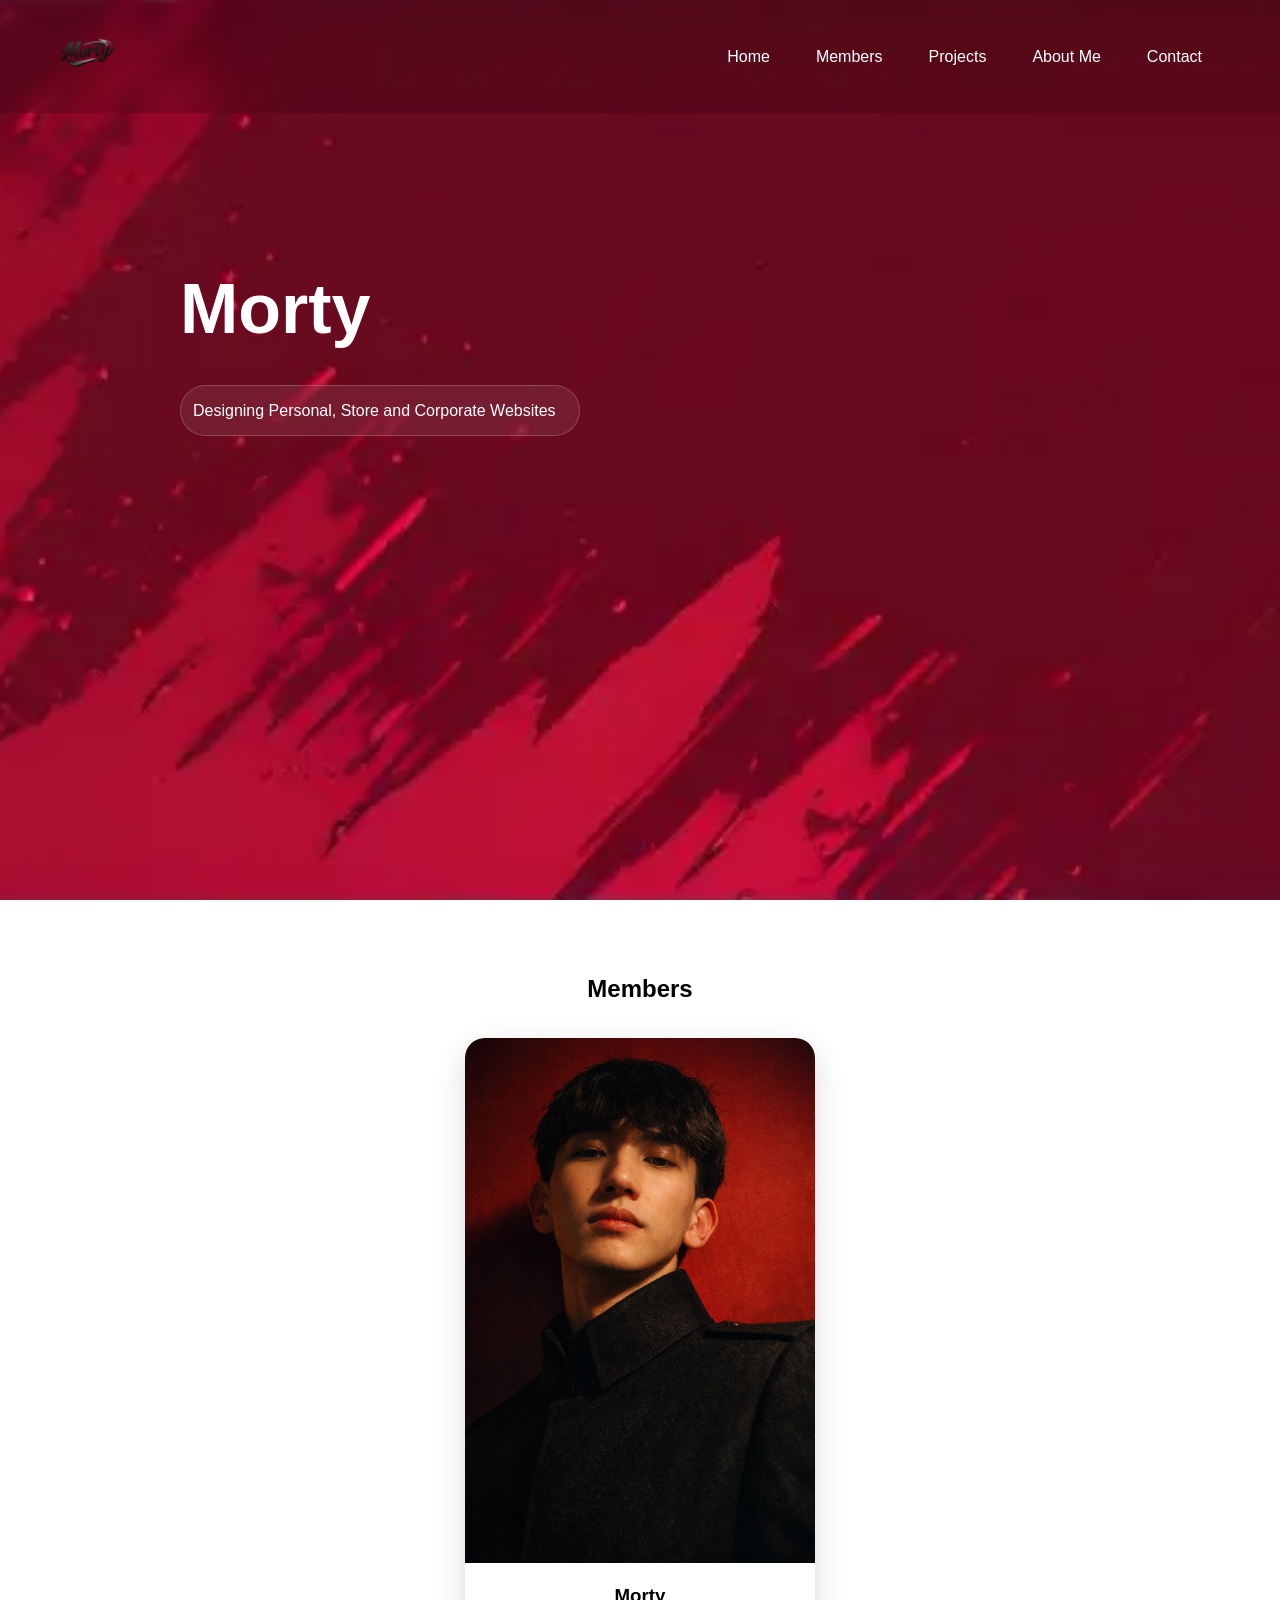
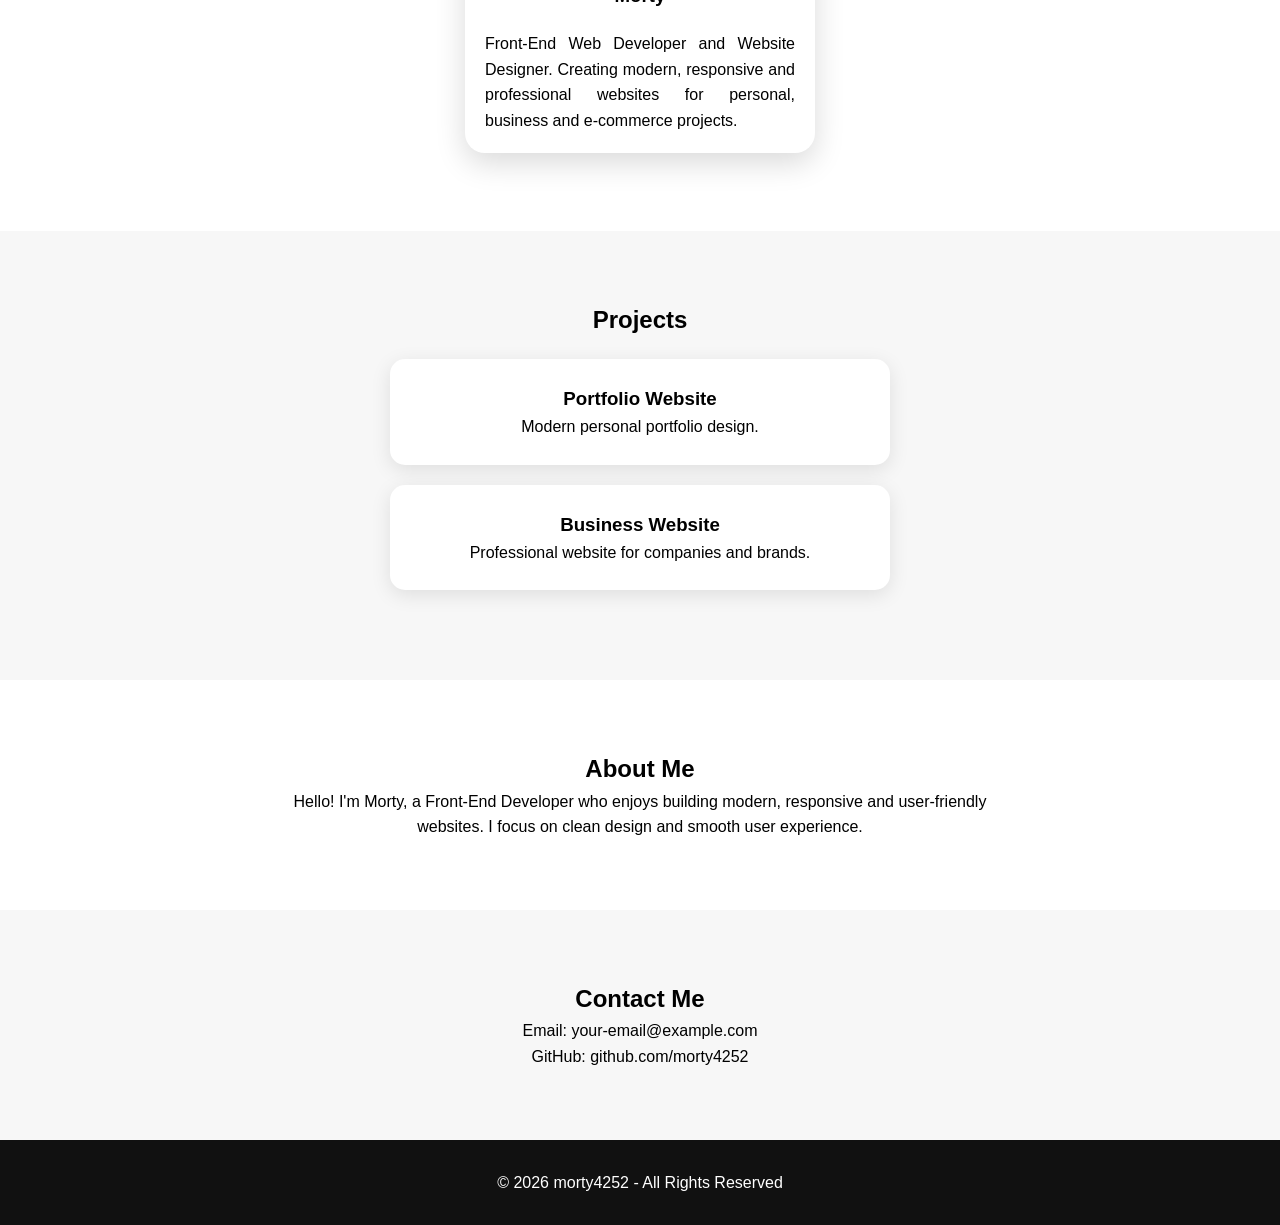
==== index.html @ f837b610 "Replace logo image with favicon and remove unused logo file" ====
<!DOCTYPE html>
<html lang="en">

<head>
  <meta charset="UTF-8">
  <meta name="viewport" content="width=device-width, initial-scale=1.0">
  <meta name="description" content="Personal Portfolio Website of Morty">
  <title>Morty Portfolio</title>
  <link rel="stylesheet" href="style.css">
</head>

<body>
  <!-- Header -->
  <header id="home" class="header">
    <nav class="nav">
      <a href="#home">
        <img src="favicon.ico" class="logo" alt="Morty Logo">
      </a>
      <ul class="nav-list">
        <li class="nav-item"><a href="#home">Home</a></li>
        <li class="nav-item"><a href="#member">Members</a></li>
        <li class="nav-item"><a href="#projects">Projects</a></li>
        <li class="nav-item"><a href="#about">About Me</a></li>
        <li class="nav-item"><a href="#contact">Contact</a></li>
      </ul>
    </nav>
    <div class="hero">
      <h1 class="title">Morty</h1>
      <p class="subtitle">
        Designing Personal, Store and Corporate Websites
      </p>
    </div>
  </header>
  <!-- Members -->
  <section id="member" class="member">
    <h2 class="member-h2">Members</h2>
    <ul class="member-list">
      <li class="member-item">
        <img class="member-pic" src="images/Morty.png" alt="Morty">
        <h3 class="member-name">Morty</h3>
        <p class="member-bio">
          Front-End Web Developer and Website Designer.
          Creating modern, responsive and professional
          websites for personal, business and e-commerce projects.
        </p>
      </li>
    </ul>
  </section>
  <!-- Projects -->
  <section id="projects" class="projects">
    <h2>Projects</h2>
    <div class="project-card">
      <h3>Portfolio Website</h3>
      <p>Modern personal portfolio design.</p>
    </div>
    <div class="project-card">
      <h3>Business Website</h3>
      <p>Professional website for companies and brands.</p>
    </div>
  </section>
  <!-- About -->
  <section id="about" class="about">
    <h2>About Me</h2>
    <p>
      Hello! I'm Morty, a Front-End Developer who enjoys
      building modern, responsive and user-friendly websites.
      I focus on clean design and smooth user experience.
    </p>
  </section>
  <!-- Contact -->
  <section id="contact" class="contact">
    <h2>Contact Me</h2>
    <p>Email: your-email@example.com</p>
    <p>GitHub: github.com/morty4252</p>
  </section>
  <!-- Footer -->
  <footer class="footer">
    <p>© 2026 morty4252 - All Rights Reserved</p>
  </footer>
</body>

</html>
---- style.css ----
* {
  margin: 0;
  padding: 0;
  box-sizing: border-box;
  scroll-behavior: smooth;
}

body {
  font-family: Arial, Helvetica, sans-serif;
  line-height: 1.6;
}

/* HEADER */

.header {
  min-height: 100vh;
  background-image: url(images/Asset.webp);
  background-size: cover;
  background-position: center;
  background-repeat: no-repeat;
  color: white;
}

.nav {
  display: flex;
  justify-content: space-between;
  align-items: center;
  padding: 25px 60px;

  background: rgba(0, 0, 0, .15);
  backdrop-filter: blur(10px);
  -webkit-backdrop-filter: blur(10px);
}

.logo {
  height: 55px;
}

.nav-list {
  display: flex;
  list-style: none;
  gap: 10px;
}

.nav-item a {
  color: white;
  text-decoration: none;
  padding: 12px 18px;
  border-radius: 30px;
  transition: .3s;
}

.nav-item a:hover {
  background: rgba(255, 255, 255, .12);
}

.hero {
  padding-top: 140px;
}

.title {
  font-size: 70px;
  margin-left: 180px;
}

.subtitle {
  width: 400px;
  margin-top: 20px;
  margin-left: 180px;

  padding: 12px;
  border-radius: 30px;

  background: rgba(255, 255, 255, .08);
  border: 1px solid rgba(255, 255, 255, .2);

  backdrop-filter: blur(40px);
  -webkit-backdrop-filter: blur(40px);
}

/* MEMBERS */

.member {
  text-align: center;
  padding: 70px 20px;
}

.member-h2 {
  margin-bottom: 30px;
}

.member-list {
  list-style: none;
}

.member-item {
  display: inline-block;
  width: 350px;

  border-radius: 20px;

  box-shadow: 0 10px 30px rgba(0, 0, 0, .15);

  overflow: hidden;

  transition: .3s;
}

.member-item:hover {
  transform: translateY(-6px);
  box-shadow: 0 15px 40px rgba(0, 0, 0, .25);
}

.member-pic {
  width: 100%;
}

.member-name {
  margin-top: 10px;
}

.member-bio {
  padding: 20px;
  text-align: justify;
}

/* PROJECTS */

.projects {
  padding: 70px 20px;
  text-align: center;
  background: #f7f7f7;
}

.project-card {
  max-width: 500px;
  margin: 20px auto;
  padding: 25px;

  border-radius: 15px;

  background: white;

  box-shadow: 0 5px 20px rgba(0, 0, 0, .1);
}

/* ABOUT */

.about {
  padding: 70px 20px;
  text-align: center;
}

.about p {
  max-width: 700px;
  margin: auto;
}

/* CONTACT */

.contact {
  padding: 70px 20px;
  text-align: center;
  background: #f7f7f7;
}

/* FOOTER */

.footer {
  background: #111;
  color: white;
  text-align: center;
  padding: 30px;
}

/* RESPONSIVE */

@media(max-width:768px) {

  .nav {
    flex-direction: column;
    gap: 20px;
    padding: 20px;
  }

  .nav-list {
    flex-wrap: wrap;
    justify-content: center;
  }

  .title {
    font-size: 45px;
    text-align: center;
    margin-left: 0;
  }

  .subtitle {
    width: 90%;
    margin: 20px auto;
    text-align: center;
  }

  .member-item {
    width: 90%;
  }
}
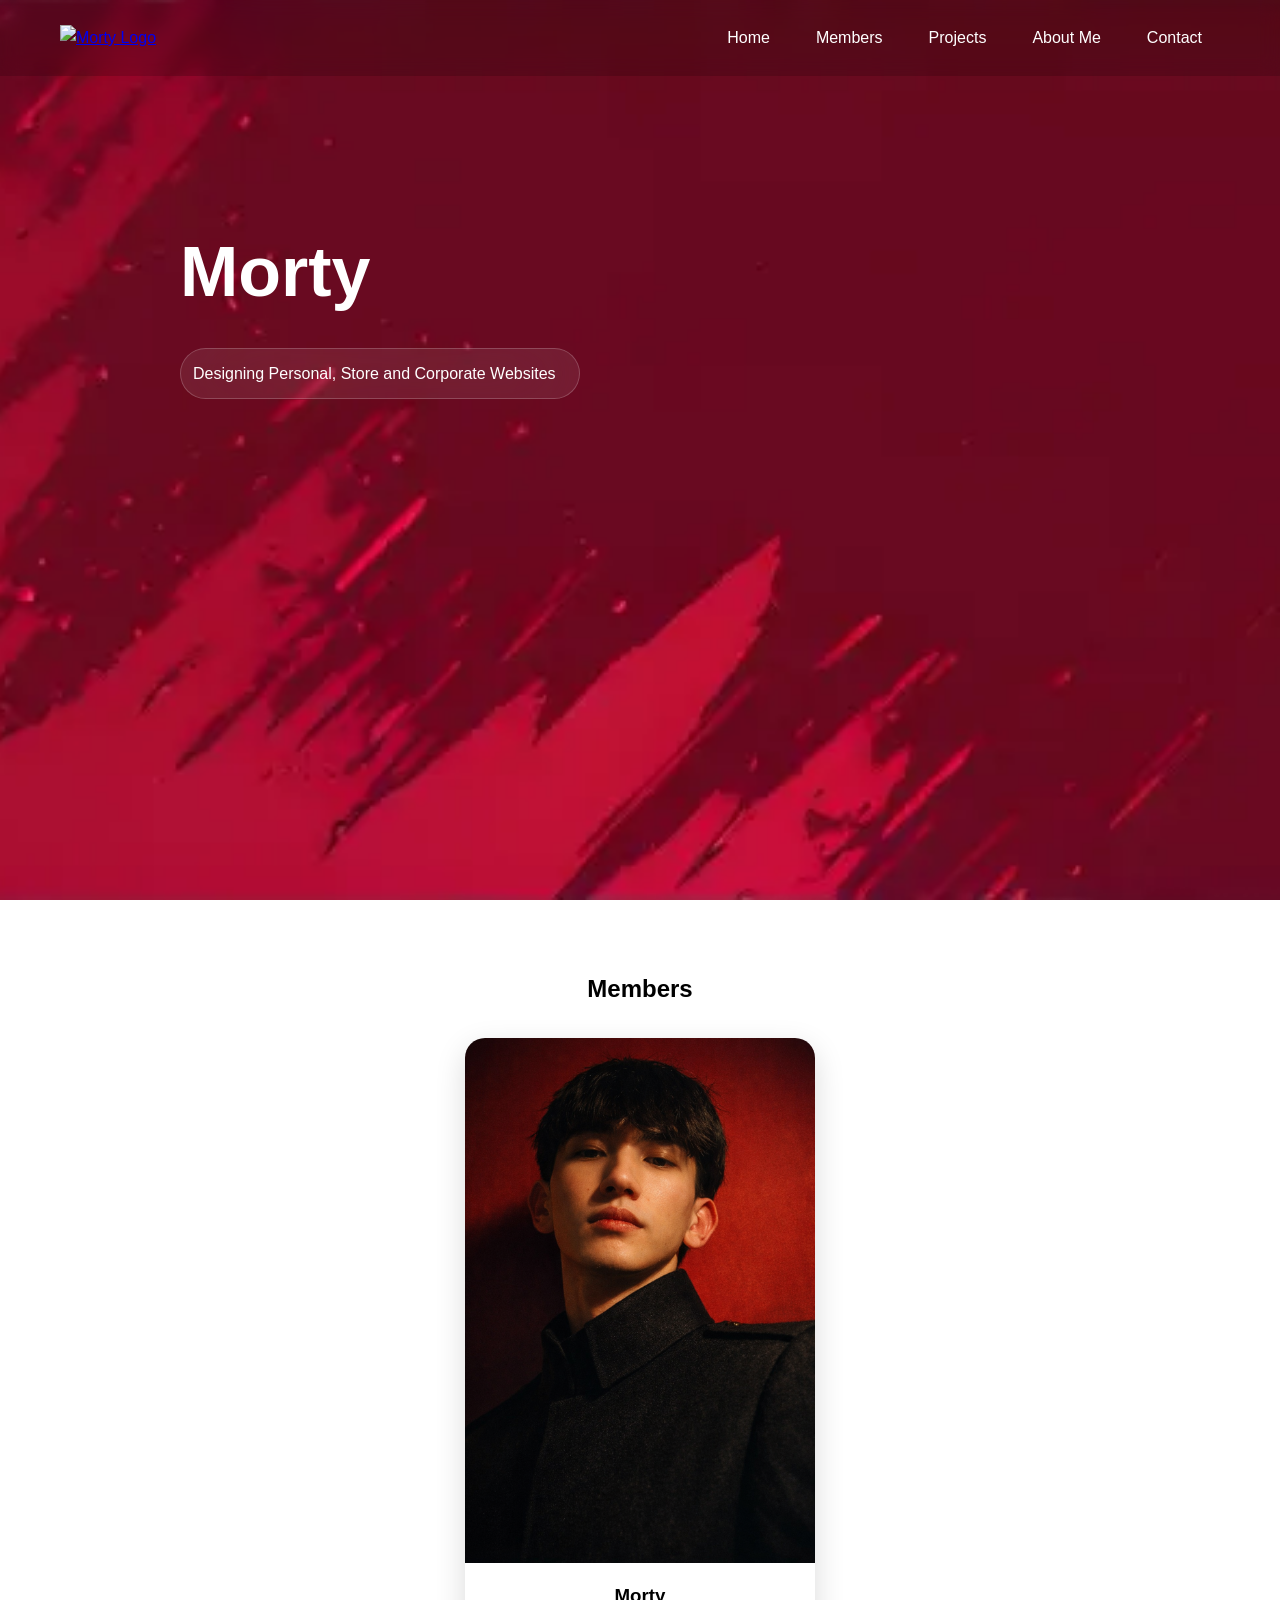
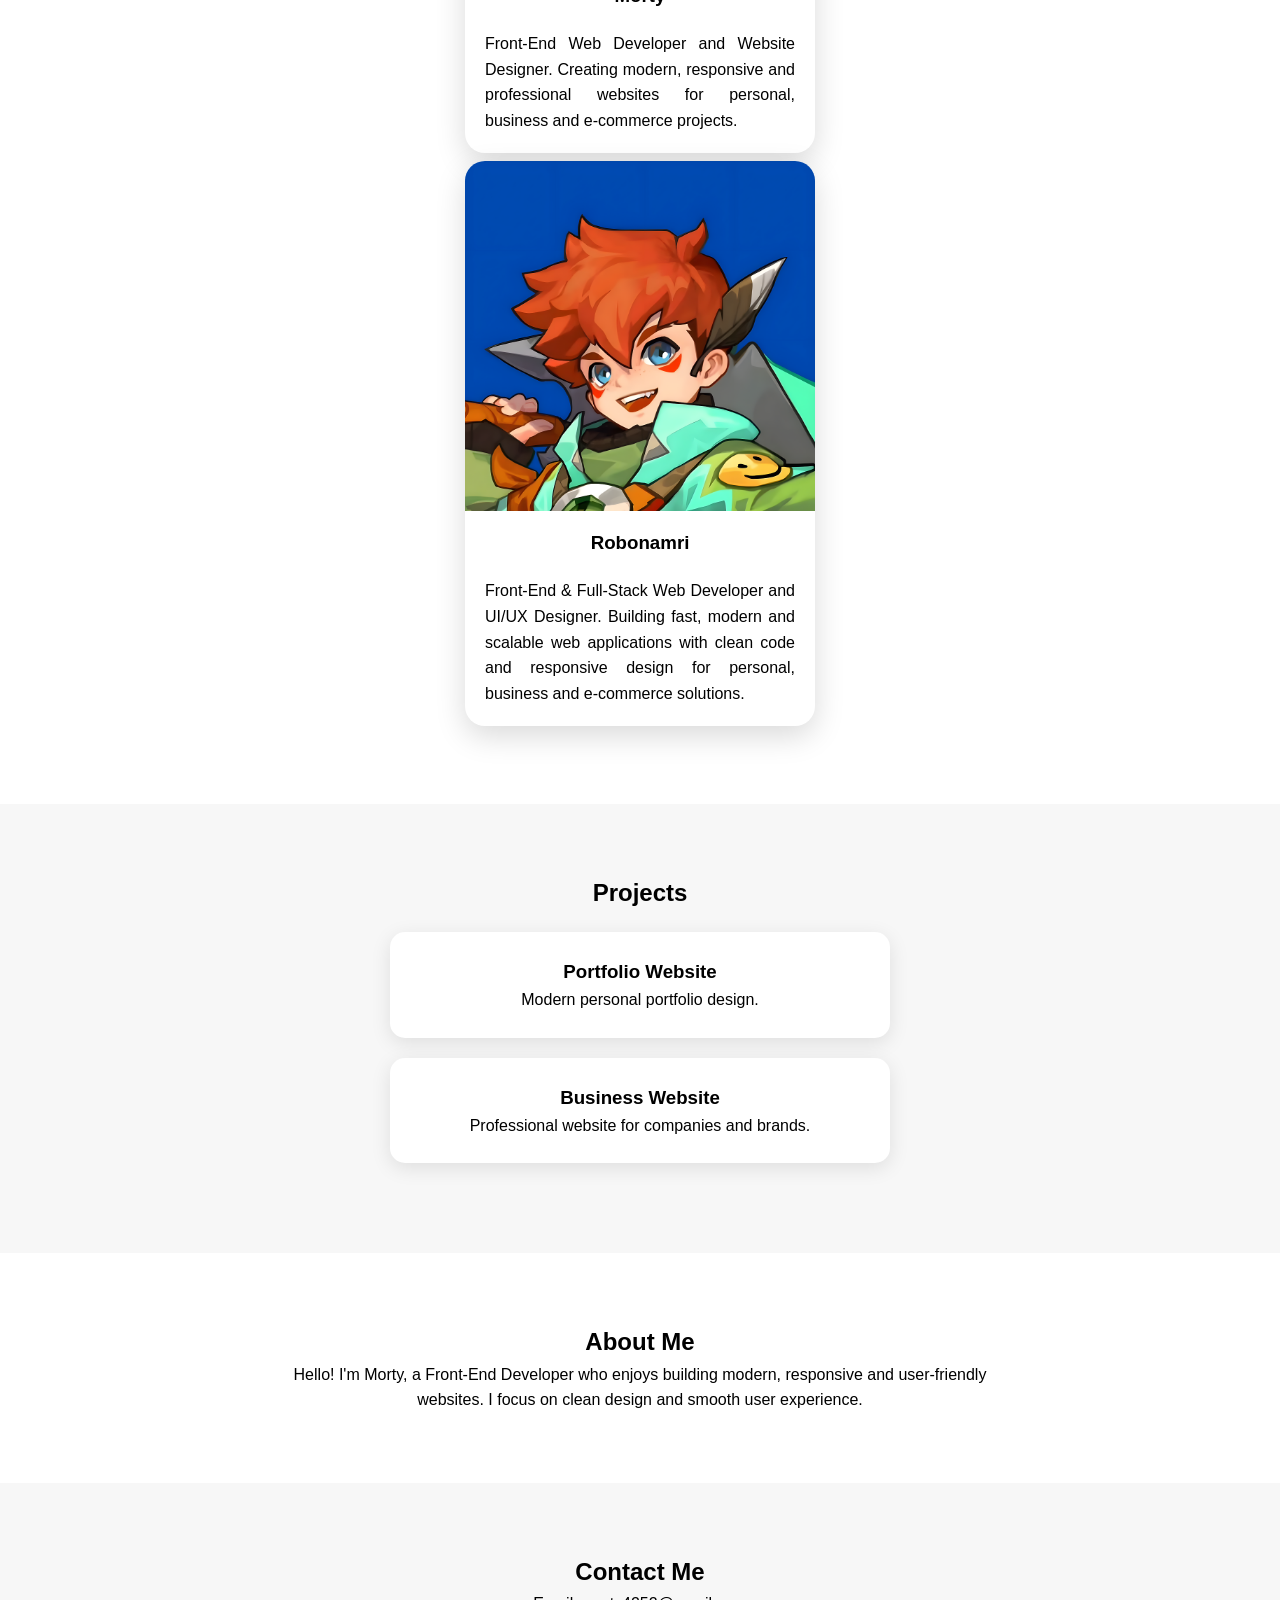
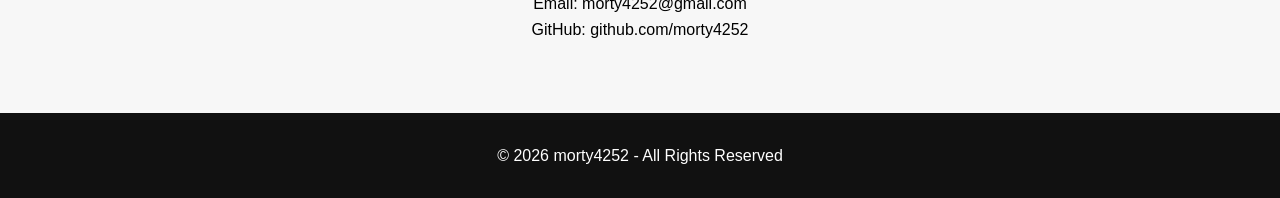
==== commit 2b031e43: "added new member card and image" ====
--- a/index.html
+++ b/index.html
@@ -1,82 +1,137 @@
 <!DOCTYPE html>
 <html lang="en">
+<head>
+    <meta charset="UTF-8">
+    <meta name="viewport" content="width=device-width, initial-scale=1.0">
+    <meta name="description" content="Personal Portfolio Website of Morty">
+    <title>Morty Portfolio</title>
 
-<head>
-  <meta charset="UTF-8">
-  <meta name="viewport" content="width=device-width, initial-scale=1.0">
-  <meta name="description" content="Personal Portfolio Website of Morty">
-  <title>Morty Portfolio</title>
-  <link rel="stylesheet" href="style.css">
+    <link rel="stylesheet" href="style.css">
 </head>
+<body>
 
-<body>
-  <!-- Header -->
-  <header id="home" class="header">
-    <nav class="nav">
-      <a href="#home">
-        <img src="favicon.ico" class="logo" alt="Morty Logo">
-      </a>
-      <ul class="nav-list">
-        <li class="nav-item"><a href="#home">Home</a></li>
-        <li class="nav-item"><a href="#member">Members</a></li>
-        <li class="nav-item"><a href="#projects">Projects</a></li>
-        <li class="nav-item"><a href="#about">About Me</a></li>
-        <li class="nav-item"><a href="#contact">Contact</a></li>
-      </ul>
-    </nav>
-    <div class="hero">
-      <h1 class="title">Morty</h1>
-      <p class="subtitle">
-        Designing Personal, Store and Corporate Websites
-      </p>
-    </div>
-  </header>
-  <!-- Members -->
-  <section id="member" class="member">
-    <h2 class="member-h2">Members</h2>
-    <ul class="member-list">
-      <li class="member-item">
-        <img class="member-pic" src="images/Morty.png" alt="Morty">
-        <h3 class="member-name">Morty</h3>
-        <p class="member-bio">
-          Front-End Web Developer and Website Designer.
-          Creating modern, responsive and professional
-          websites for personal, business and e-commerce projects.
+    <!-- Header -->
+    <header id="home" class="header">
+
+        <nav class="nav">
+            <a href="#home">
+                <img src="images/Square44x44Logo.targetsize-48.png"
+                     class="logo"
+                     alt="Morty Logo">
+            </a>
+
+            <ul class="nav-list">
+                <li class="nav-item"><a href="#home">Home</a></li>
+                <li class="nav-item"><a href="#member">Members</a></li>
+                <li class="nav-item"><a href="#projects">Projects</a></li>
+                <li class="nav-item"><a href="#about">About Me</a></li>
+                <li class="nav-item"><a href="#contact">Contact</a></li>
+            </ul>
+        </nav>
+
+        <div class="hero">
+            <h1 class="title">Morty</h1>
+
+            <p class="subtitle">
+                Designing Personal, Store and Corporate Websites
+            </p>
+        </div>
+
+    </header>
+
+    <!-- Members -->
+    <section id="member" class="member">
+
+        <h2 class="member-h2">Members</h2>
+
+        <ul class="member-list">
+
+            <li class="member-item">
+
+                <img
+                    class="member-pic"
+                    src="images/Morty.png"
+                    alt="Morty">
+
+                <h3 class="member-name">Morty</h3>
+
+                <p class="member-bio">
+                    Front-End Web Developer and Website Designer.
+                    Creating modern, responsive and professional
+                    websites for personal, business and e-commerce projects.
+                </p>
+
+            </li>
+
+        </ul>
+        <ul class="member-list">
+
+            <li class="member-item">
+
+                <img
+                    class="member-pic"
+                    src="images/robonamari-avatar.png"
+                    alt="robonamari">
+
+                <h3 class="member-name">Robonamri</h3>
+
+                <p class="member-bio">
+                    Front-End & Full-Stack Web Developer and UI/UX Designer. Building fast, modern and scalable web applications with clean code and responsive design for personal, business and e-commerce solutions.
+
+                </p>
+
+            </li>
+
+        </ul>
+
+    </section>
+
+    <!-- Projects -->
+    <section id="projects" class="projects">
+
+        <h2>Projects</h2>
+
+        <div class="project-card">
+            <h3>Portfolio Website</h3>
+            <p>Modern personal portfolio design.</p>
+        </div>
+
+        <div class="project-card">
+            <h3>Business Website</h3>
+            <p>Professional website for companies and brands.</p>
+        </div>
+
+    </section>
+
+    <!-- About -->
+    <section id="about" class="about">
+
+        <h2>About Me</h2>
+
+        <p>
+            Hello! I'm Morty, a Front-End Developer who enjoys
+            building modern, responsive and user-friendly websites.
+            I focus on clean design and smooth user experience.
         </p>
-      </li>
-    </ul>
-  </section>
-  <!-- Projects -->
-  <section id="projects" class="projects">
-    <h2>Projects</h2>
-    <div class="project-card">
-      <h3>Portfolio Website</h3>
-      <p>Modern personal portfolio design.</p>
-    </div>
-    <div class="project-card">
-      <h3>Business Website</h3>
-      <p>Professional website for companies and brands.</p>
-    </div>
-  </section>
-  <!-- About -->
-  <section id="about" class="about">
-    <h2>About Me</h2>
-    <p>
-      Hello! I'm Morty, a Front-End Developer who enjoys
-      building modern, responsive and user-friendly websites.
-      I focus on clean design and smooth user experience.
-    </p>
-  </section>
-  <!-- Contact -->
-  <section id="contact" class="contact">
-    <h2>Contact Me</h2>
-    <p>Email: your-email@example.com</p>
-    <p>GitHub: github.com/morty4252</p>
-  </section>
-  <!-- Footer -->
-  <footer class="footer">
-    <p>© 2026 morty4252 - All Rights Reserved</p>
-  </footer>
+
+    </section>
+
+    <!-- Contact -->
+    <section id="contact" class="contact">
+
+        <h2>Contact Me</h2>
+
+        <p>Email: morty4252@gmail.com</p>
+        <p>GitHub: github.com/morty4252</p>
+
+    </section>
+
+    <!-- Footer -->
+    <footer class="footer">
+
+        <p>© 2026 morty4252 - All Rights Reserved</p>
+
+    </footer>
+
 </body>
-
 </html>
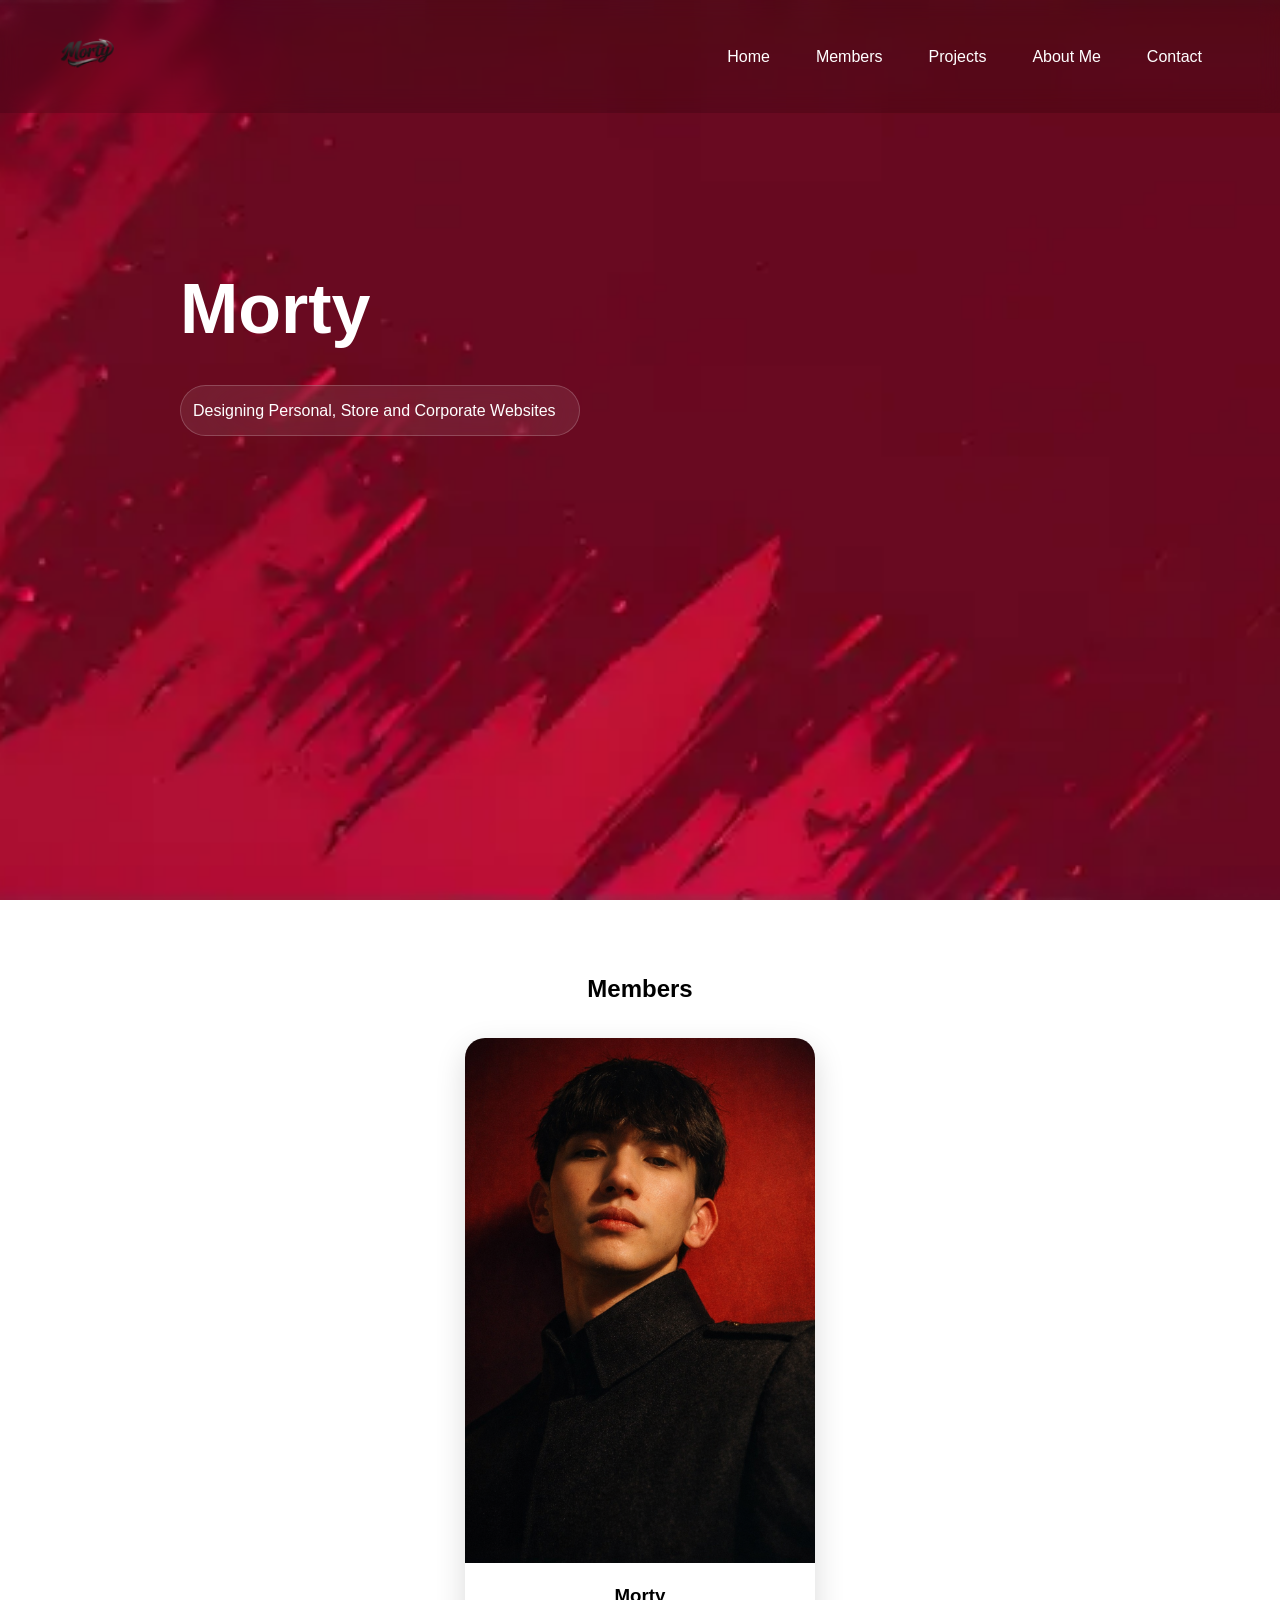
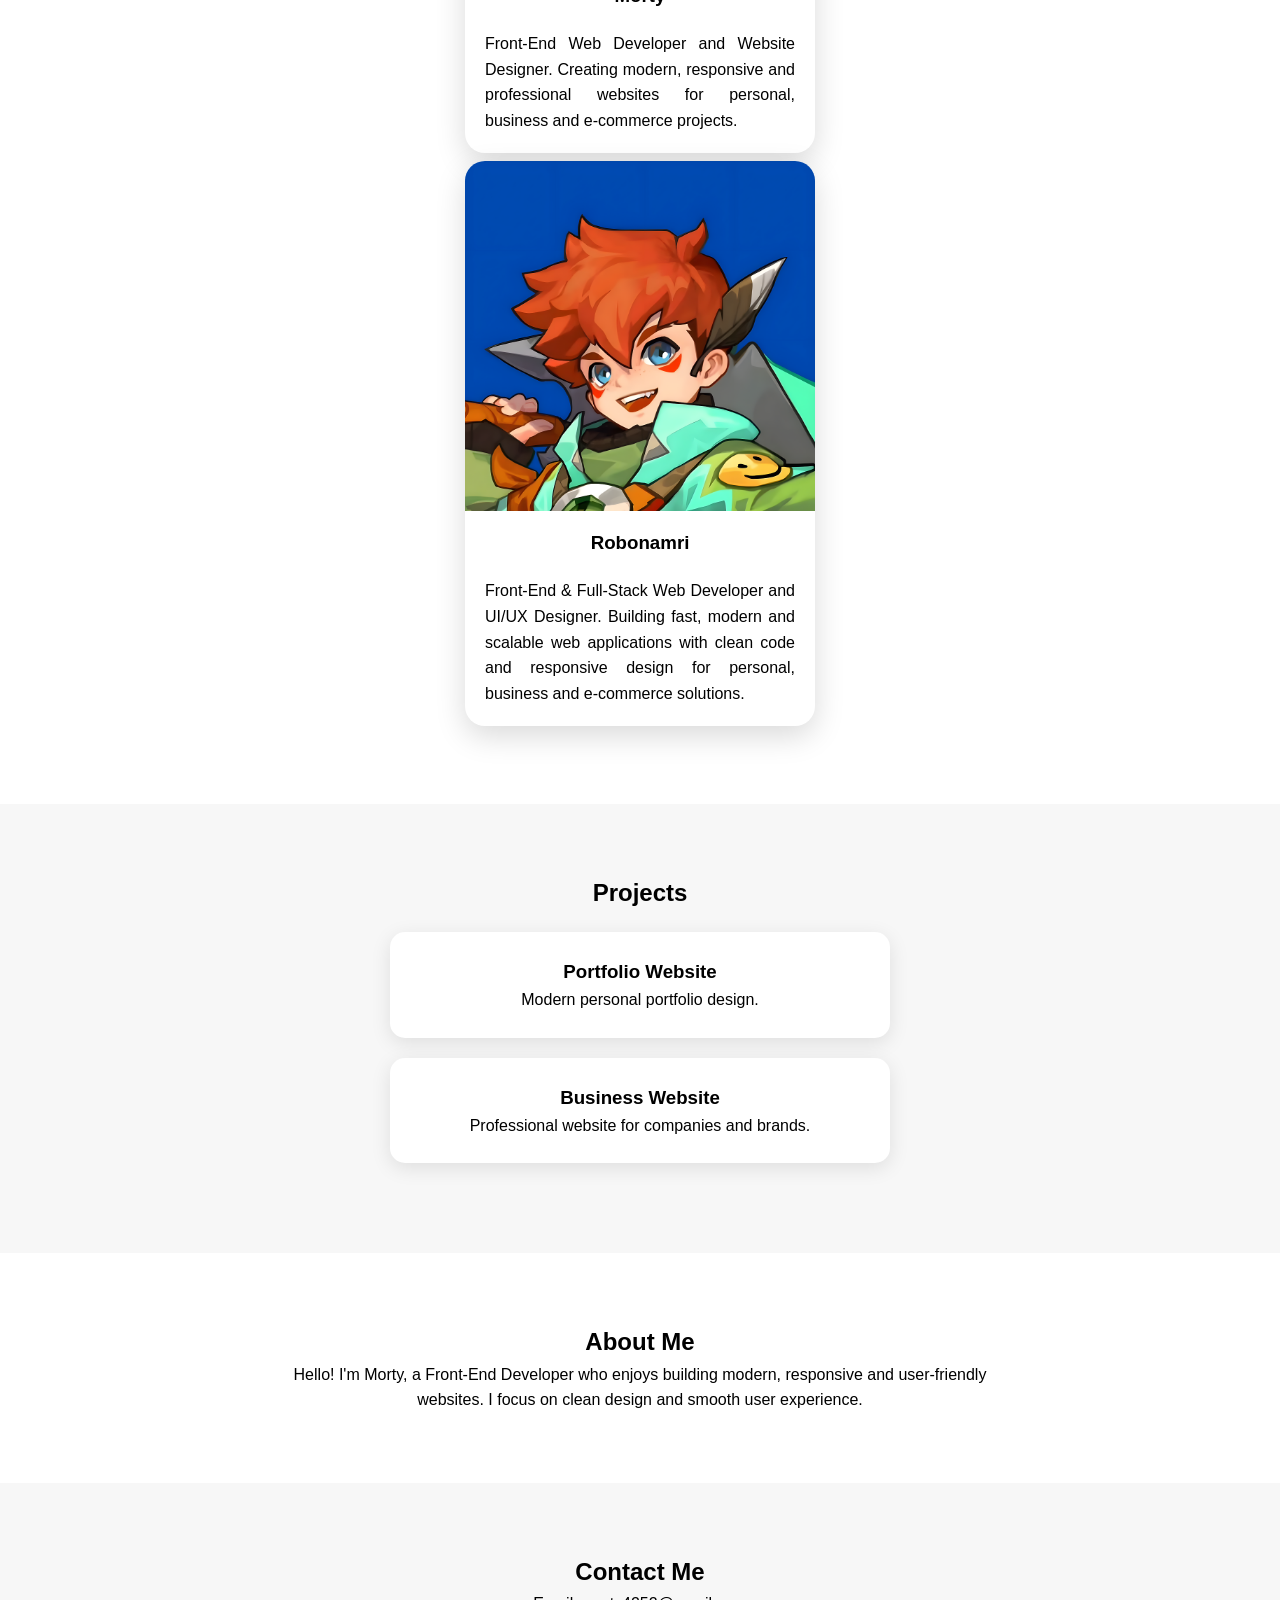
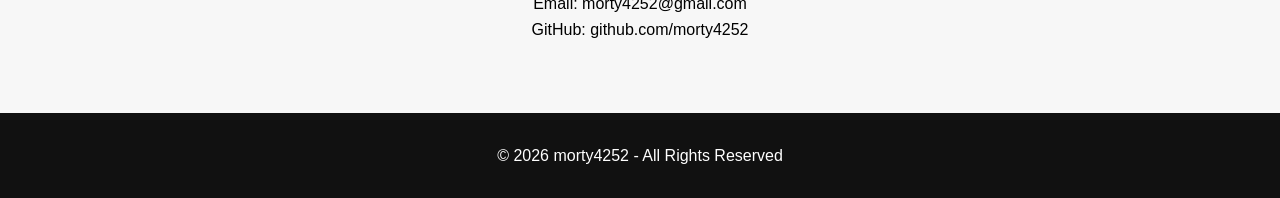
==== commit 8a6cf8e9: "Refactor index.html to improve structure and readability" ====
--- a/index.html
+++ b/index.html
@@ -1,137 +1,90 @@
 <!DOCTYPE html>
 <html lang="en">
+
 <head>
-    <meta charset="UTF-8">
-    <meta name="viewport" content="width=device-width, initial-scale=1.0">
-    <meta name="description" content="Personal Portfolio Website of Morty">
-    <title>Morty Portfolio</title>
+  <meta charset="UTF-8">
+  <meta name="viewport" content="width=device-width, initial-scale=1.0">
+  <meta name="description" content="Personal Portfolio Website of Morty">
+  <title>Morty Portfolio</title>
+  <link rel="stylesheet" href="style.css">
+</head>
 
-    <link rel="stylesheet" href="style.css">
-</head>
 <body>
+  <!-- Header -->
+  <header id="home" class="header">
+    <nav class="nav">
+      <a href="#home">
+        <img src="favicon.ico" class="logo" alt="Logo">
+      </a>
+      <ul class="nav-list">
+        <li class="nav-item"><a href="#home">Home</a></li>
+        <li class="nav-item"><a href="#member">Members</a></li>
+        <li class="nav-item"><a href="#projects">Projects</a></li>
+        <li class="nav-item"><a href="#about">About Me</a></li>
+        <li class="nav-item"><a href="#contact">Contact</a></li>
+      </ul>
+    </nav>
+    <div class="hero">
+      <h1 class="title">Morty</h1>
+      <p class="subtitle">
+        Designing Personal, Store and Corporate Websites
+      </p>
+    </div>
+  </header>
+  <!-- Members -->
+  <section id="member" class="member">
+    <h2 class="member-h2">Members</h2>
+    <ul class="member-list">
+      <li class="member-item">
+        <img class="member-pic" src="images/Morty.png" alt="Morty">
+        <h3 class="member-name">Morty</h3>
+        <p class="member-bio">
+          Front-End Web Developer and Website Designer. Creating modern, responsive and professional websites for
+          personal, business and e-commerce projects.
+        </p>
+      </li>
+    </ul>
+    </ul>
+    <ul class="member-list">
+      <li class="member-item">
+        <img class="member-pic" src="images/robonamari-avatar.png" alt="robonamari">
+        <h3 class="member-name">Robonamri</h3>
+        <p class="member-bio">
+          Front-End & Full-Stack Web Developer and UI/UX Designer. Building fast, modern and scalable web applications
+          with clean code and responsive design for personal, business and e-commerce solutions.
+        </p>
+      </li>
+  </section>
+  <!-- Projects -->
+  <section id="projects" class="projects">
+    <h2>Projects</h2>
+    <div class="project-card">
+      <h3>Portfolio Website</h3>
+      <p>Modern personal portfolio design.</p>
+    </div>
+    <div class="project-card">
+      <h3>Business Website</h3>
+      <p>Professional website for companies and brands.</p>
+    </div>
+  </section>
+  <!-- About -->
+  <section id="about" class="about">
+    <h2>About Me</h2>
+    <p>
+      Hello! I'm Morty, a Front-End Developer who enjoys building modern, responsive and user-friendly websites. I focus
+      on clean design and smooth user experience.
+    </p>
+  </section>
+  <!-- Contact -->
+  <section id="contact" class="contact">
+    <h2>Contact Me</h2>
+    <p>Email: morty4252@gmail.com</p>
+    <p>GitHub: github.com/morty4252</p>
+  </section>
+  <!-- Footer -->
+  <footer class="footer">
+    <p>© 2026 morty4252 - All Rights Reserved</p>
+  </footer>
+</body>
 
-    <!-- Header -->
-    <header id="home" class="header">
-
-        <nav class="nav">
-            <a href="#home">
-                <img src="images/Square44x44Logo.targetsize-48.png"
-                     class="logo"
-                     alt="Morty Logo">
-            </a>
-
-            <ul class="nav-list">
-                <li class="nav-item"><a href="#home">Home</a></li>
-                <li class="nav-item"><a href="#member">Members</a></li>
-                <li class="nav-item"><a href="#projects">Projects</a></li>
-                <li class="nav-item"><a href="#about">About Me</a></li>
-                <li class="nav-item"><a href="#contact">Contact</a></li>
-            </ul>
-        </nav>
-
-        <div class="hero">
-            <h1 class="title">Morty</h1>
-
-            <p class="subtitle">
-                Designing Personal, Store and Corporate Websites
-            </p>
-        </div>
-
-    </header>
-
-    <!-- Members -->
-    <section id="member" class="member">
-
-        <h2 class="member-h2">Members</h2>
-
-        <ul class="member-list">
-
-            <li class="member-item">
-
-                <img
-                    class="member-pic"
-                    src="images/Morty.png"
-                    alt="Morty">
-
-                <h3 class="member-name">Morty</h3>
-
-                <p class="member-bio">
-                    Front-End Web Developer and Website Designer.
-                    Creating modern, responsive and professional
-                    websites for personal, business and e-commerce projects.
-                </p>
-
-            </li>
-
-        </ul>
-        <ul class="member-list">
-
-            <li class="member-item">
-
-                <img
-                    class="member-pic"
-                    src="images/robonamari-avatar.png"
-                    alt="robonamari">
-
-                <h3 class="member-name">Robonamri</h3>
-
-                <p class="member-bio">
-                    Front-End & Full-Stack Web Developer and UI/UX Designer. Building fast, modern and scalable web applications with clean code and responsive design for personal, business and e-commerce solutions.
-
-                </p>
-
-            </li>
-
-        </ul>
-
-    </section>
-
-    <!-- Projects -->
-    <section id="projects" class="projects">
-
-        <h2>Projects</h2>
-
-        <div class="project-card">
-            <h3>Portfolio Website</h3>
-            <p>Modern personal portfolio design.</p>
-        </div>
-
-        <div class="project-card">
-            <h3>Business Website</h3>
-            <p>Professional website for companies and brands.</p>
-        </div>
-
-    </section>
-
-    <!-- About -->
-    <section id="about" class="about">
-
-        <h2>About Me</h2>
-
-        <p>
-            Hello! I'm Morty, a Front-End Developer who enjoys
-            building modern, responsive and user-friendly websites.
-            I focus on clean design and smooth user experience.
-        </p>
-
-    </section>
-
-    <!-- Contact -->
-    <section id="contact" class="contact">
-
-        <h2>Contact Me</h2>
-
-        <p>Email: morty4252@gmail.com</p>
-        <p>GitHub: github.com/morty4252</p>
-
-    </section>
-
-    <!-- Footer -->
-    <footer class="footer">
-
-        <p>© 2026 morty4252 - All Rights Reserved</p>
-
-    </footer>
-
-</body>
 </html>
--- a/style.css
+++ b/style.css
@@ -67,13 +67,10 @@
   width: 400px;
   margin-top: 20px;
   margin-left: 180px;
-
   padding: 12px;
   border-radius: 30px;
-
   background: rgba(255, 255, 255, .08);
   border: 1px solid rgba(255, 255, 255, .2);
-
   backdrop-filter: blur(40px);
   -webkit-backdrop-filter: blur(40px);
 }
@@ -96,13 +93,9 @@
 .member-item {
   display: inline-block;
   width: 350px;
-
   border-radius: 20px;
-
   box-shadow: 0 10px 30px rgba(0, 0, 0, .15);
-
   overflow: hidden;
-
   transition: .3s;
 }
 
@@ -136,11 +129,8 @@
   max-width: 500px;
   margin: 20px auto;
   padding: 25px;
-
   border-radius: 15px;
-
   background: white;
-
   box-shadow: 0 5px 20px rgba(0, 0, 0, .1);
 }
 
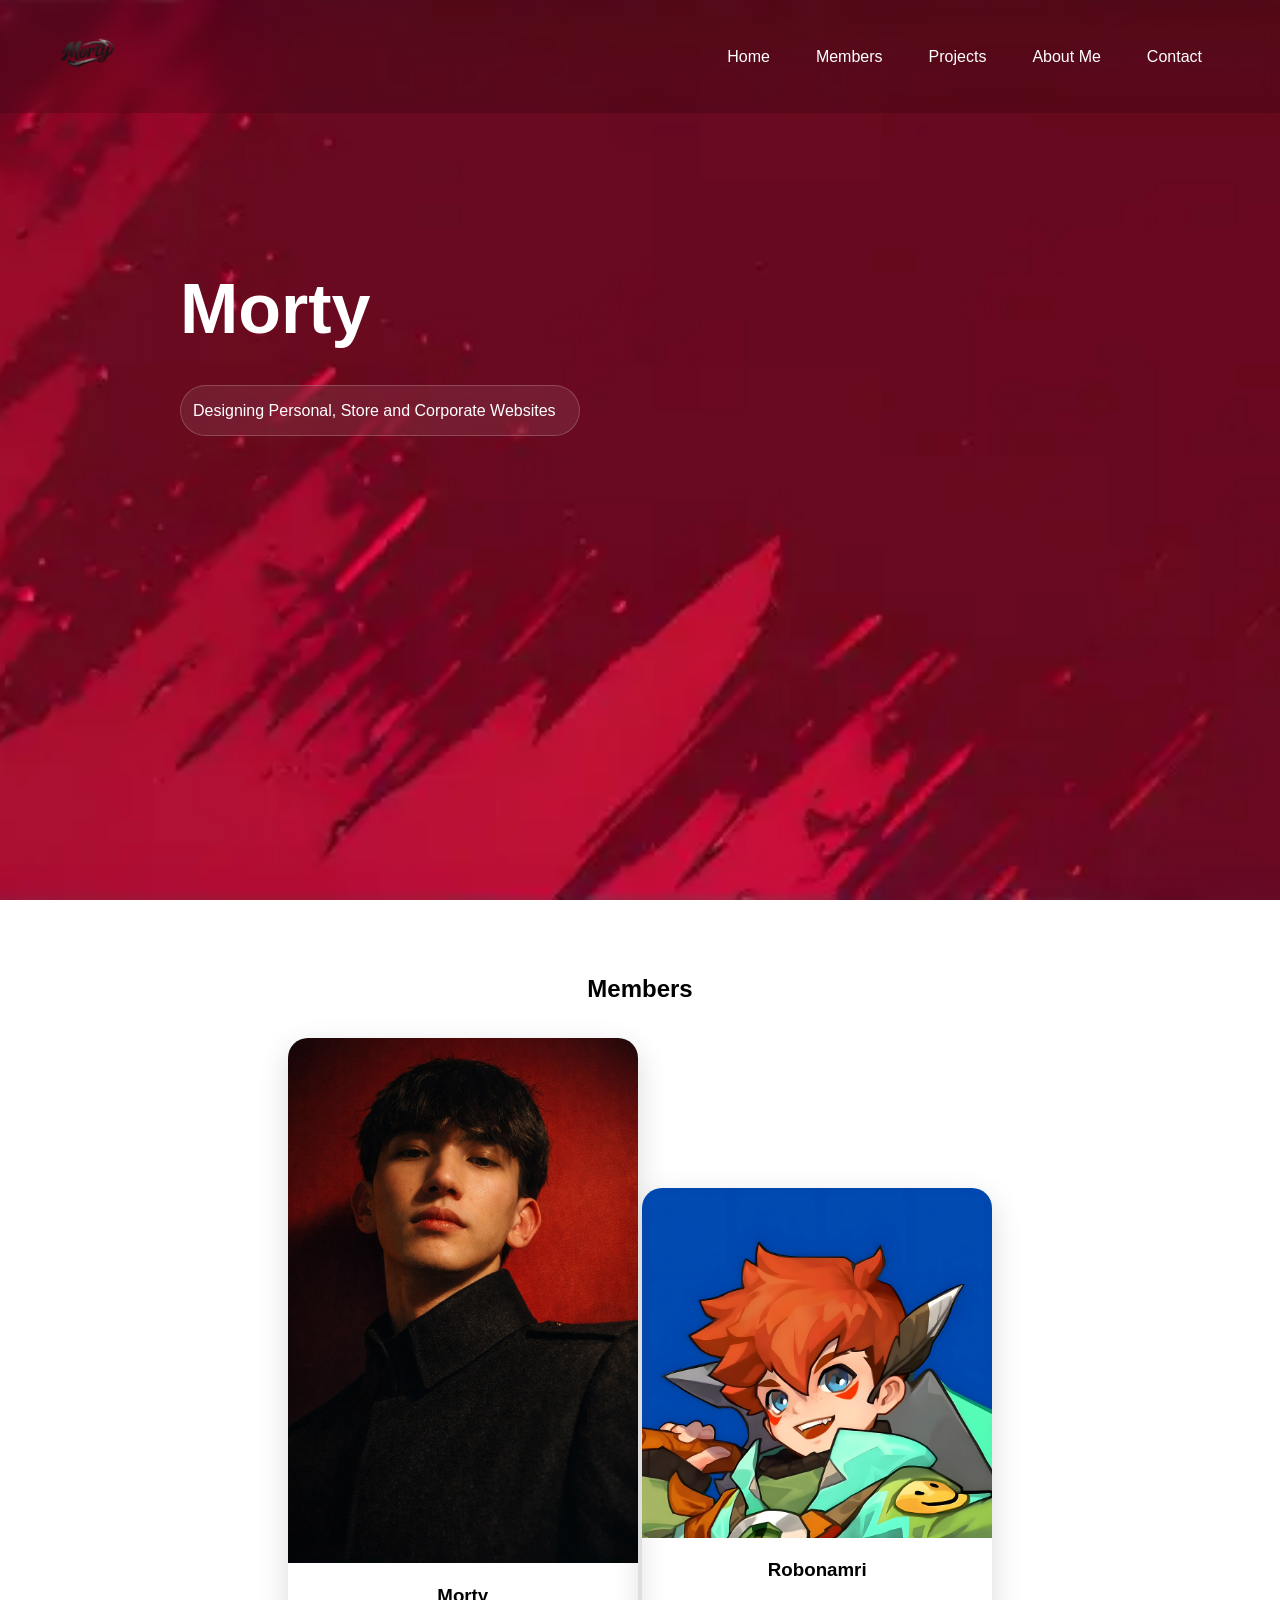
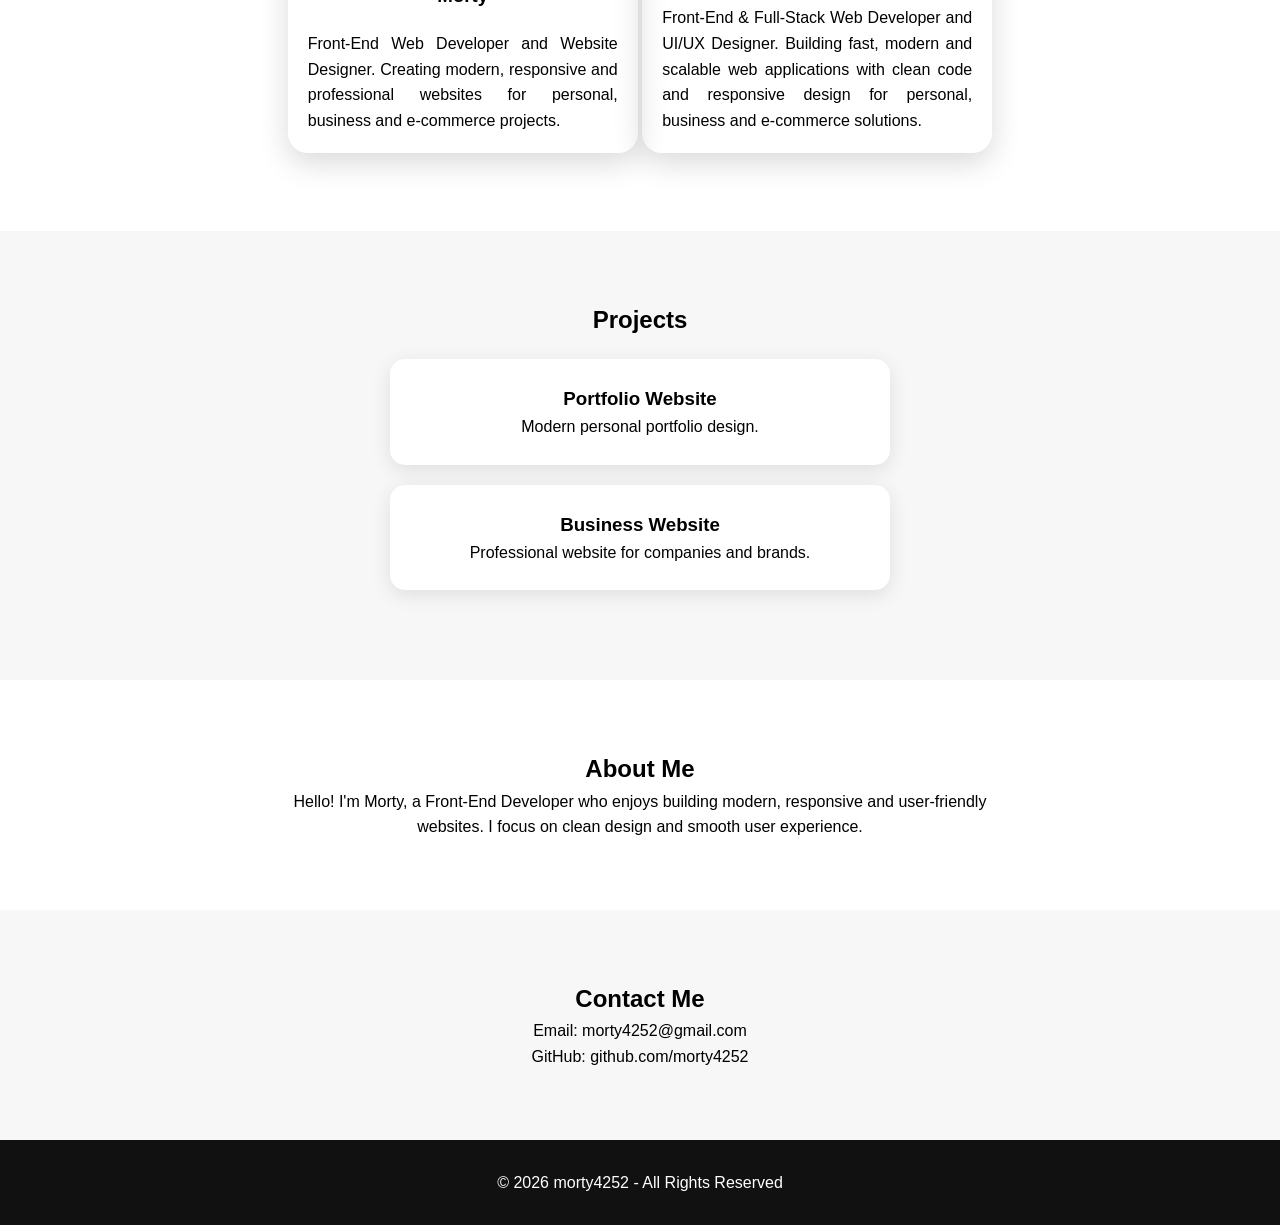
==== commit 5bc580bb: "Refactor member section in index.html for improved structure and readability" ====
--- a/index.html
+++ b/index.html
@@ -34,26 +34,22 @@
   <!-- Members -->
   <section id="member" class="member">
     <h2 class="member-h2">Members</h2>
-    <ul class="member-list">
-      <li class="member-item">
-        <img class="member-pic" src="images/Morty.png" alt="Morty">
-        <h3 class="member-name">Morty</h3>
-        <p class="member-bio">
-          Front-End Web Developer and Website Designer. Creating modern, responsive and professional websites for
-          personal, business and e-commerce projects.
-        </p>
-      </li>
-    </ul>
-    </ul>
-    <ul class="member-list">
-      <li class="member-item">
-        <img class="member-pic" src="images/robonamari-avatar.png" alt="robonamari">
-        <h3 class="member-name">Robonamri</h3>
-        <p class="member-bio">
-          Front-End & Full-Stack Web Developer and UI/UX Designer. Building fast, modern and scalable web applications
-          with clean code and responsive design for personal, business and e-commerce solutions.
-        </p>
-      </li>
+    <li class="member-item">
+      <img class="member-pic" src="images/Morty.png" alt="Morty">
+      <h3 class="member-name">Morty</h3>
+      <p class="member-bio">
+        Front-End Web Developer and Website Designer. Creating modern, responsive and professional websites for
+        personal, business and e-commerce projects.
+      </p>
+    </li>
+    <li class="member-item">
+      <img class="member-pic" src="images/robonamari-avatar.png" alt="robonamari">
+      <h3 class="member-name">Robonamri</h3>
+      <p class="member-bio">
+        Front-End & Full-Stack Web Developer and UI/UX Designer. Building fast, modern and scalable web applications
+        with clean code and responsive design for personal, business and e-commerce solutions.
+      </p>
+    </li>
   </section>
   <!-- Projects -->
   <section id="projects" class="projects">
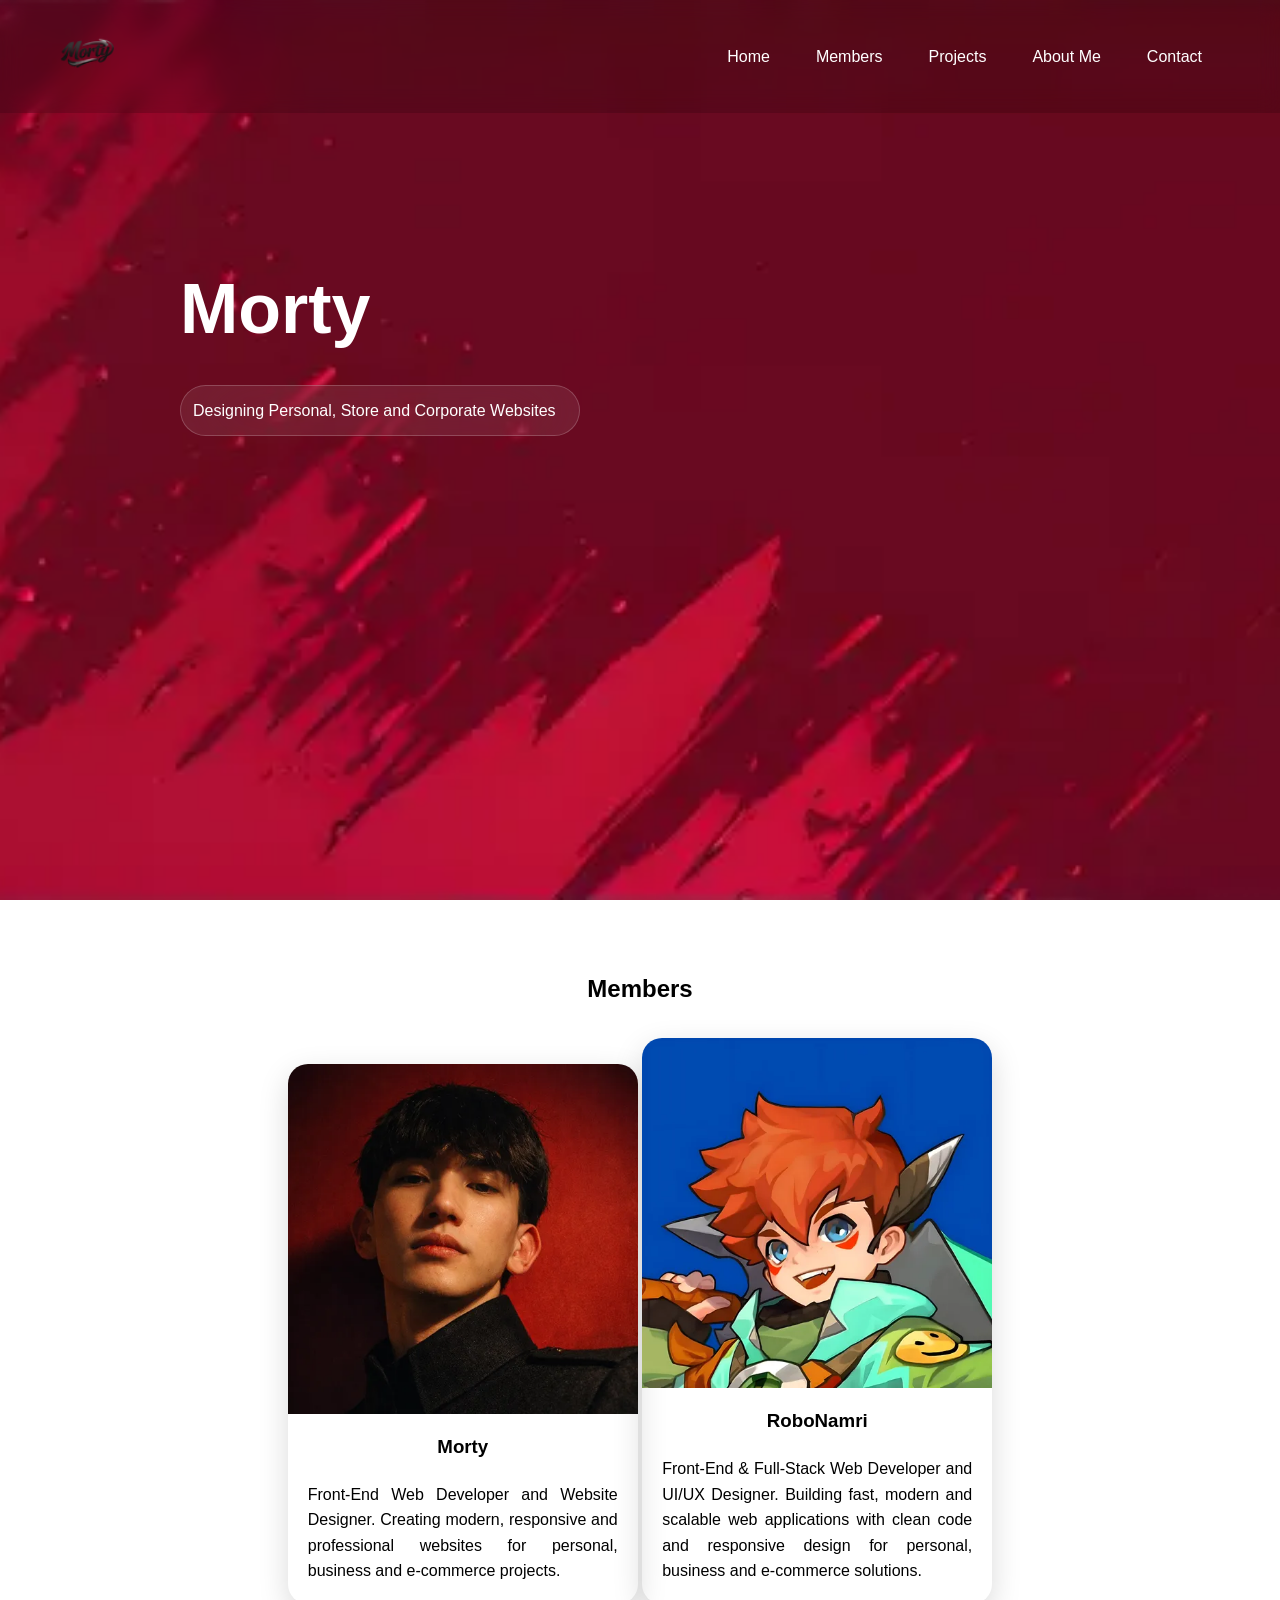
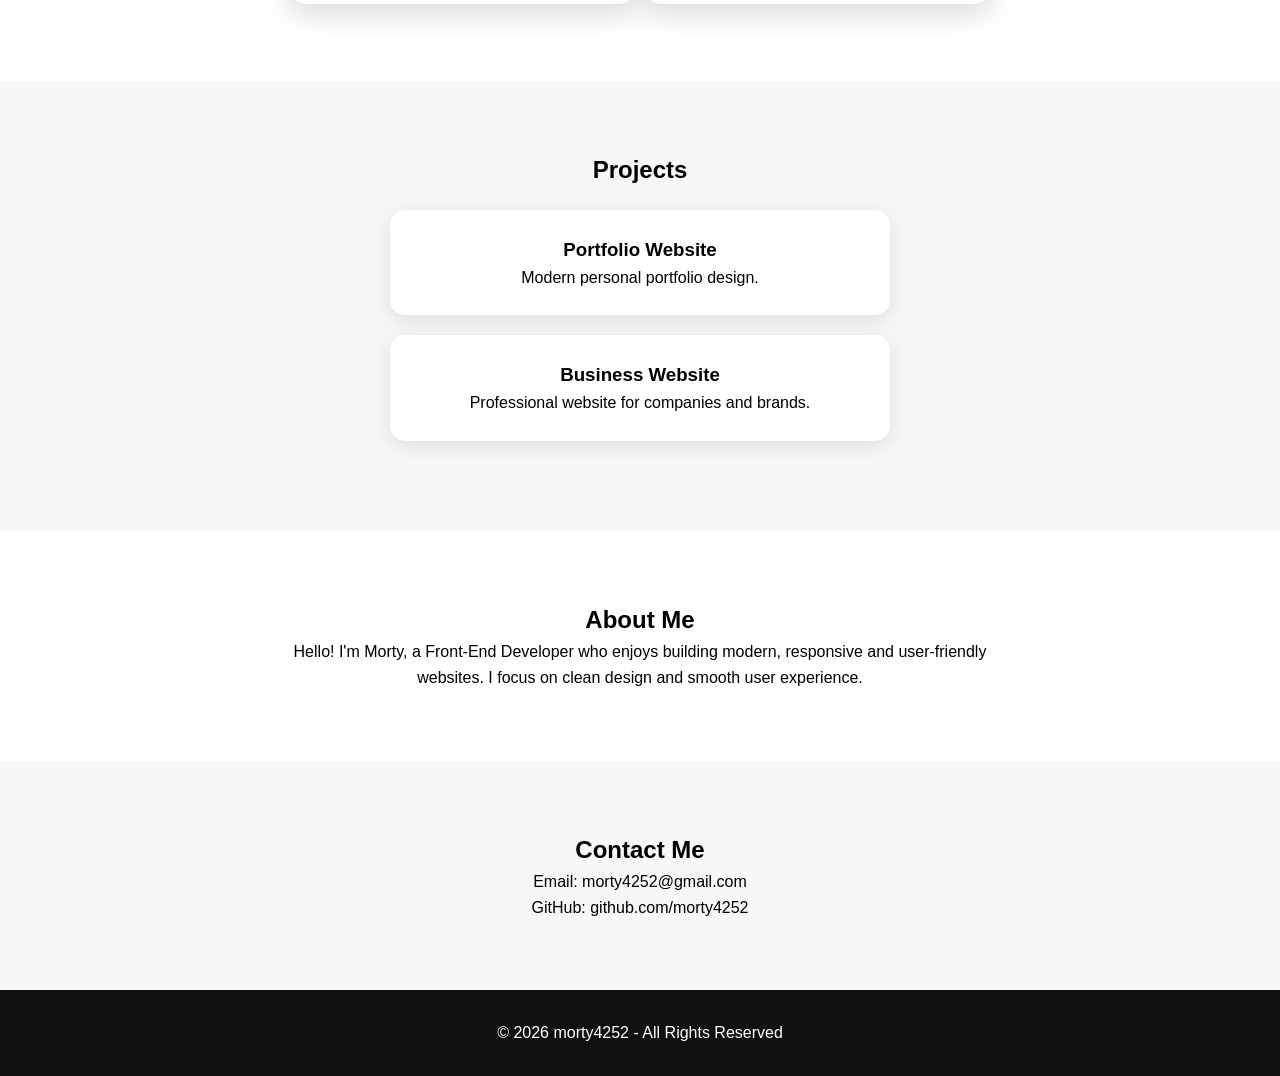
==== commit 56070da2: "Refactor code structure for improved readability and maintainability" ====
--- a/index.html
+++ b/index.html
@@ -34,22 +34,24 @@
   <!-- Members -->
   <section id="member" class="member">
     <h2 class="member-h2">Members</h2>
-    <li class="member-item">
-      <img class="member-pic" src="images/Morty.png" alt="Morty">
-      <h3 class="member-name">Morty</h3>
-      <p class="member-bio">
-        Front-End Web Developer and Website Designer. Creating modern, responsive and professional websites for
-        personal, business and e-commerce projects.
-      </p>
-    </li>
-    <li class="member-item">
-      <img class="member-pic" src="images/robonamari-avatar.png" alt="robonamari">
-      <h3 class="member-name">Robonamri</h3>
-      <p class="member-bio">
-        Front-End & Full-Stack Web Developer and UI/UX Designer. Building fast, modern and scalable web applications
-        with clean code and responsive design for personal, business and e-commerce solutions.
-      </p>
-    </li>
+    <ul class="member-list">
+      <li class="member-item">
+        <img class="member-pic" src="images/avatar/morty.webp" alt="Morty">
+        <h3 class="member-name">Morty</h3>
+        <p class="member-bio">
+          Front-End Web Developer and Website Designer. Creating modern, responsive and professional websites for
+          personal, business and e-commerce projects.
+        </p>
+      </li>
+      <li class="member-item">
+        <img class="member-pic" src="images/avatar/robonamari.webp" alt="robonamari">
+        <h3 class="member-name">RoboNamri</h3>
+        <p class="member-bio">
+          Front-End & Full-Stack Web Developer and UI/UX Designer. Building fast, modern and scalable web applications
+          with clean code and responsive design for personal, business and e-commerce solutions.
+        </p>
+      </li>
+    </ul>
   </section>
   <!-- Projects -->
   <section id="projects" class="projects">
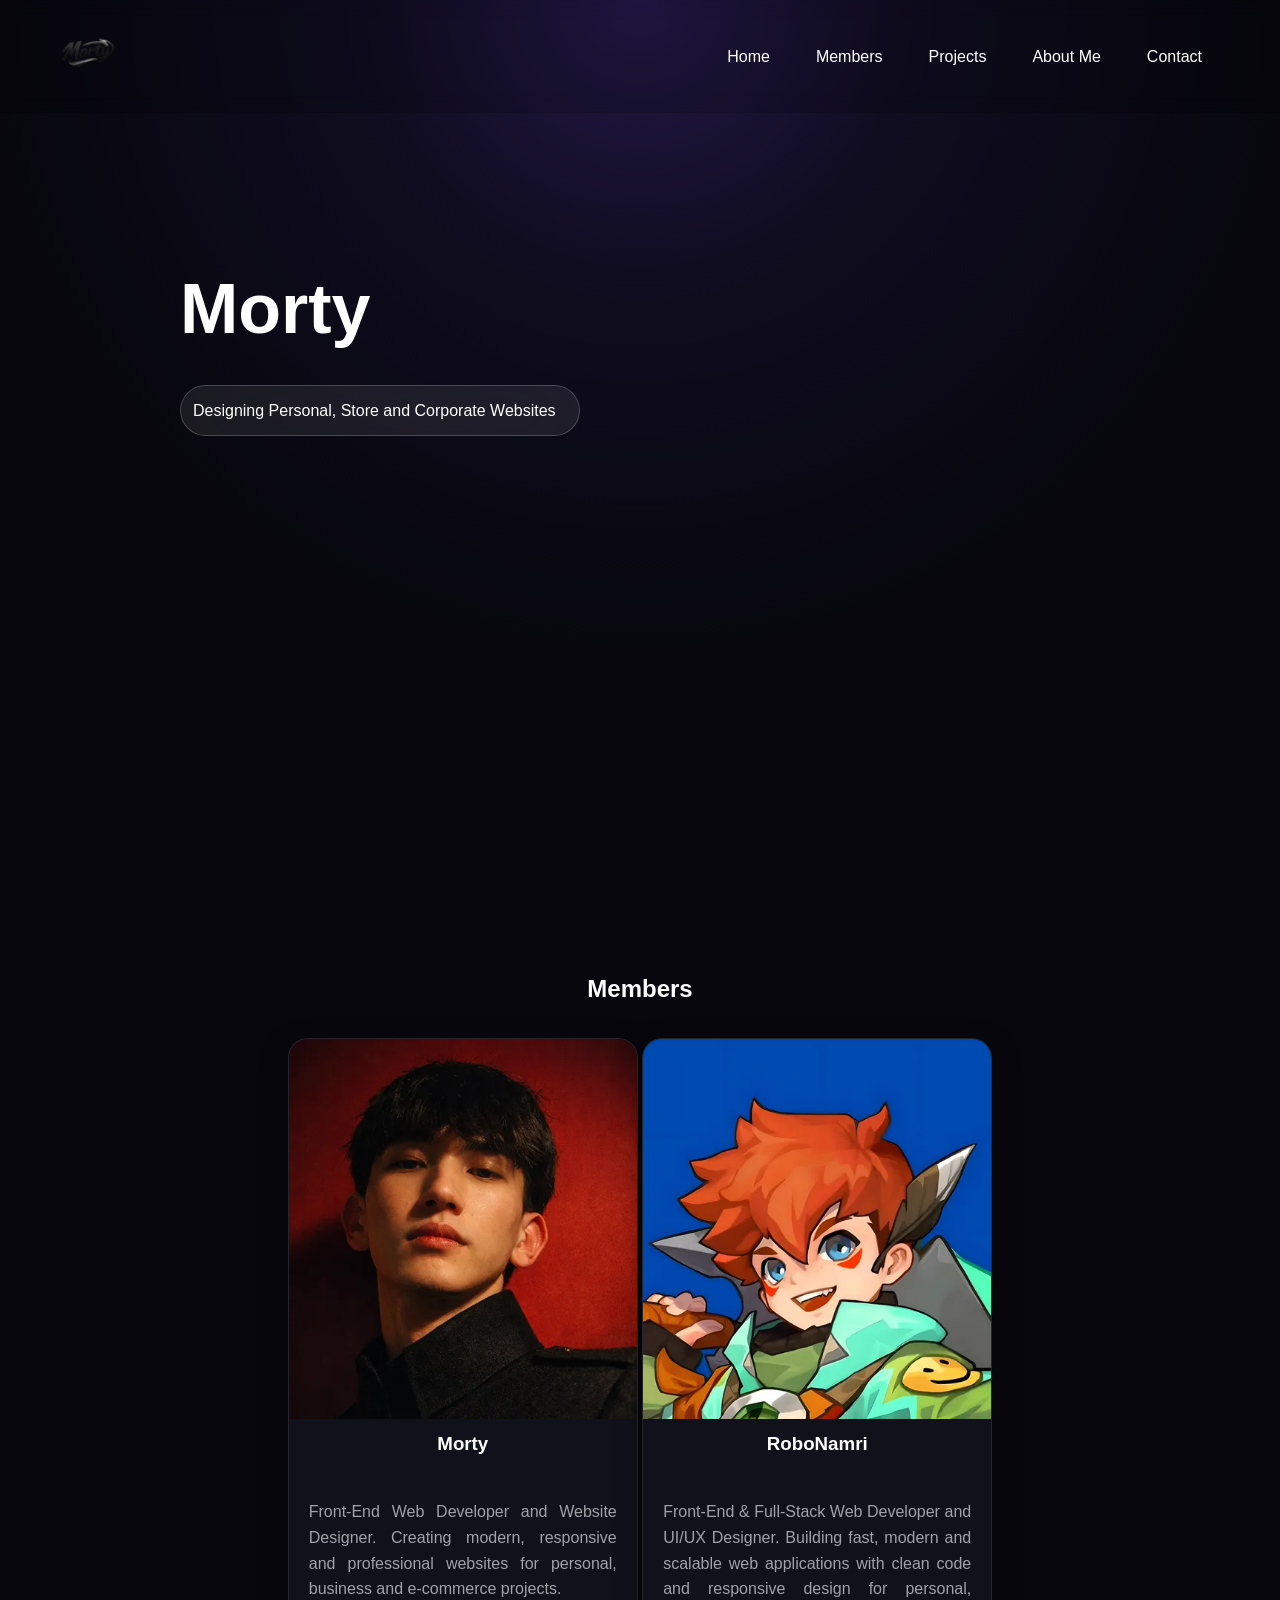
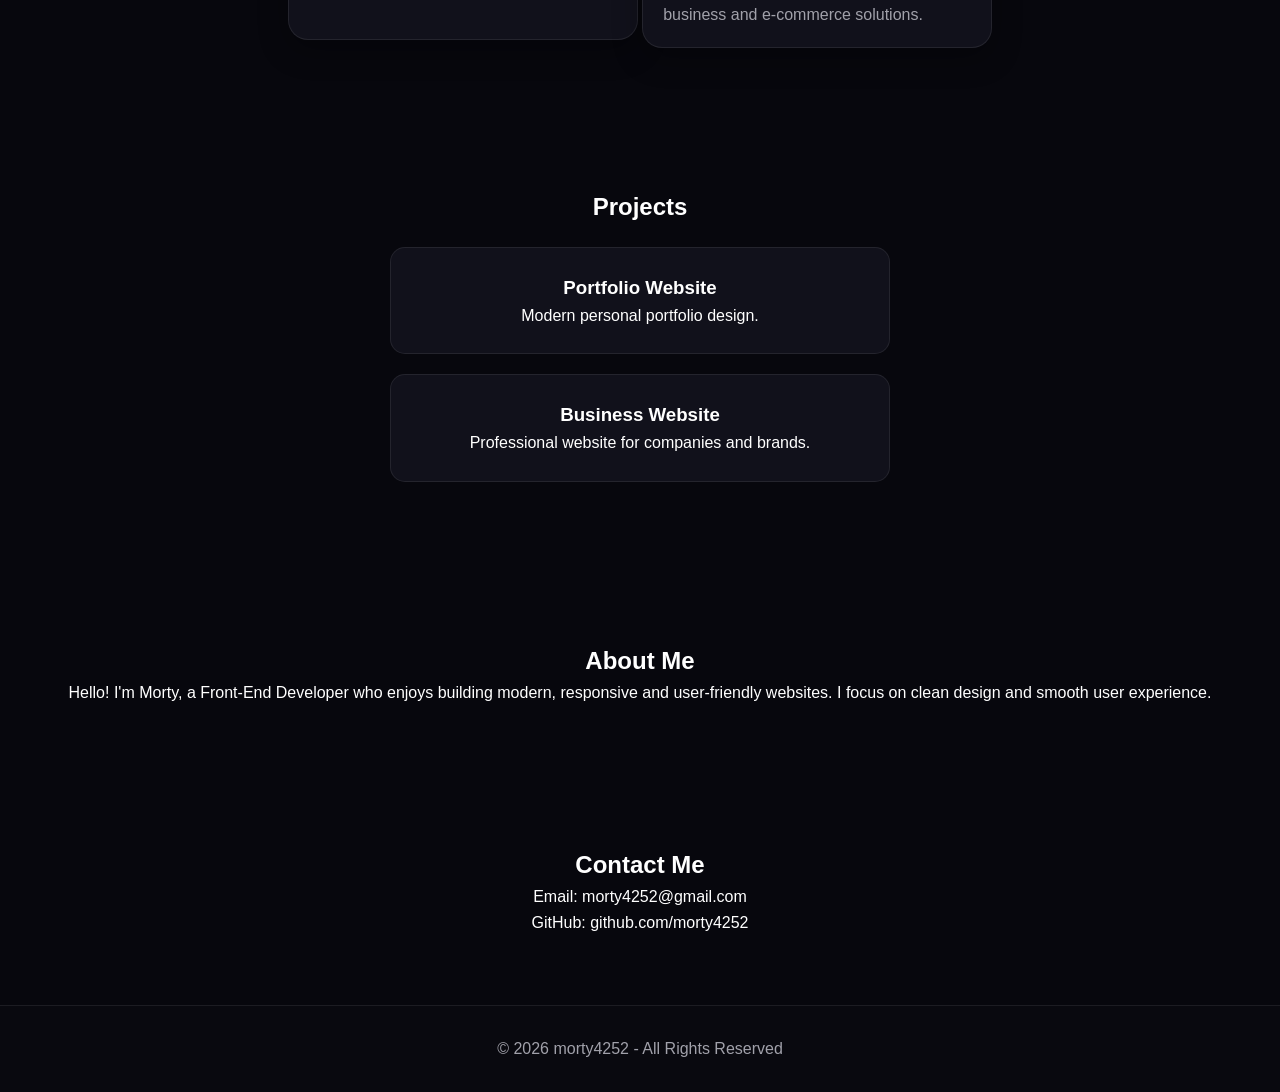
==== commit cb497151: "added a style to member card section" ====
--- a/index.html
+++ b/index.html
@@ -35,7 +35,7 @@
   <section id="member" class="member">
     <h2 class="member-h2">Members</h2>
     <ul class="member-list">
-      <li class="member-item">
+      <li class="member-item morty-card">
         <img class="member-pic" src="images/avatar/morty.webp" alt="Morty">
         <h3 class="member-name">Morty</h3>
         <p class="member-bio">
@@ -43,7 +43,7 @@
           personal, business and e-commerce projects.
         </p>
       </li>
-      <li class="member-item">
+      <li class="member-item robo-card">
         <img class="member-pic" src="images/avatar/robonamari.webp" alt="robonamari">
         <h3 class="member-name">RoboNamri</h3>
         <p class="member-bio">
--- a/style.css
+++ b/style.css
@@ -5,19 +5,34 @@
   scroll-behavior: smooth;
 }
 
+:root {
+  --bg: #07070D;
+  --card: #11111B;
+  --accent: #8B5CF6;
+  --text: #FFFFFF;
+  --text-muted: #A1A1AA;
+}
+
 body {
   font-family: Arial, Helvetica, sans-serif;
   line-height: 1.6;
+  background: var(--bg);
+  color: var(--text);
 }
 
 /* HEADER */
 
 .header {
   min-height: 100vh;
-  background-image: url(images/Asset.webp);
-  background-size: cover;
-  background-position: center;
-  background-repeat: no-repeat;
+  background:
+  radial-gradient(
+    circle at top,
+    rgba(120, 80, 255, .25) 0%,
+    rgba(120, 80, 255, .08) 25%,
+    transparent 60%
+  ),
+  #07070d;
+
   color: white;
 }
 
@@ -51,7 +66,7 @@
 }
 
 .nav-item a:hover {
-  background: rgba(255, 255, 255, .12);
+  background: var(--accent);
 }
 
 .hero {
@@ -80,6 +95,7 @@
 .member {
   text-align: center;
   padding: 70px 20px;
+  background: var(--bg);
 }
 
 .member-h2 {
@@ -91,30 +107,101 @@
 }
 
 .member-item {
-  display: inline-block;
   width: 350px;
+  min-height: 550px;
   border-radius: 20px;
-  box-shadow: 0 10px 30px rgba(0, 0, 0, .15);
   overflow: hidden;
-  transition: .3s;
+  transition: all .3s ease;
+
+  background: var(--card);
+  color: var(--text);
+
+  border: 1px solid rgba(255,255,255,.08);
+
+  box-shadow: 0 10px 30px rgba(0,0,0,.3);
+  display: inline-flex;
+  flex-direction: column;
+}
+
+.morty-card:hover {
+    transform: translateY(-8px);
+
+    border: 1px solid rgba(255, 45, 45, .9);
+
+    box-shadow:
+        0 0 15px rgba(255,45,45,.9),
+        0 0 35px rgba(255,45,45,.7),
+        0 0 70px rgba(255,45,45,.5),
+        0 0 120px rgba(255,45,45,.25);
+}
+
+.robo-card:hover {
+    transform: translateY(-8px);
+
+    border: 1px solid rgba(0,140,255,.9);
+
+    box-shadow:
+        0 0 15px rgba(0,140,255,.9),
+        0 0 35px rgba(0,140,255,.7),
+        0 0 70px rgba(0,140,255,.5),
+        0 0 120px rgba(0,140,255,.25);
 }
 
 .member-item:hover {
-  transform: translateY(-6px);
   box-shadow: 0 15px 40px rgba(0, 0, 0, .25);
+  transform: translateY(-8px) scale(1.02);
 }
 
 .member-pic {
   width: 100%;
+  height: 380px;
+  object-fit: cover;
+  display: block;
 }
 
 .member-name {
   margin-top: 10px;
+  height: 50px;
+  position: relative;
+  text-align: center;
+}
+
+.member-name::after {
+    content: "";
+
+    position: absolute;
+    left: 50%;
+    bottom: -10px;
+
+    width: 0;
+    height: 3px;
+
+    transform: translateX(-50%);
+
+    border-radius: 999px;
+
+    transition: width .3s ease;
+}
+
+.morty-card .member-name::after {
+    background: #ff2d2d;
+}
+
+.robo-card .member-name::after {
+    background: #008cff;
+}
+
+.morty-card:hover .member-name::after,
+.robo-card:hover .member-name::after {
+    width: 80px;
 }
 
 .member-bio {
   padding: 20px;
   text-align: justify;
+  color: var(--text-muted);
+
+  min-height: 160px;
 }
 
 /* PROJECTS */
@@ -122,7 +209,7 @@
 .projects {
   padding: 70px 20px;
   text-align: center;
-  background: #f7f7f7;
+  background: var(--bg);
 }
 
 .project-card {
@@ -130,8 +217,11 @@
   margin: 20px auto;
   padding: 25px;
   border-radius: 15px;
-  background: white;
-  box-shadow: 0 5px 20px rgba(0, 0, 0, .1);
+
+  background: var(--card);
+  color: var(--text);
+
+  border: 1px solid rgba(255,255,255,.08);
 }
 
 /* ABOUT */
@@ -141,9 +231,10 @@
   text-align: center;
 }
 
-.about p {
-  max-width: 700px;
-  margin: auto;
+.about {
+  padding: 70px 20px;
+  text-align: center;
+  background: var(--bg);
 }
 
 /* CONTACT */
@@ -151,16 +242,17 @@
 .contact {
   padding: 70px 20px;
   text-align: center;
-  background: #f7f7f7;
+  background: var(--bg);
 }
 
 /* FOOTER */
 
 .footer {
-  background: #111;
-  color: white;
+  background: #09090f;
+  color: var(--text-muted);
   text-align: center;
   padding: 30px;
+  border-top: 1px solid rgba(255,255,255,.08);
 }
 
 /* RESPONSIVE */
